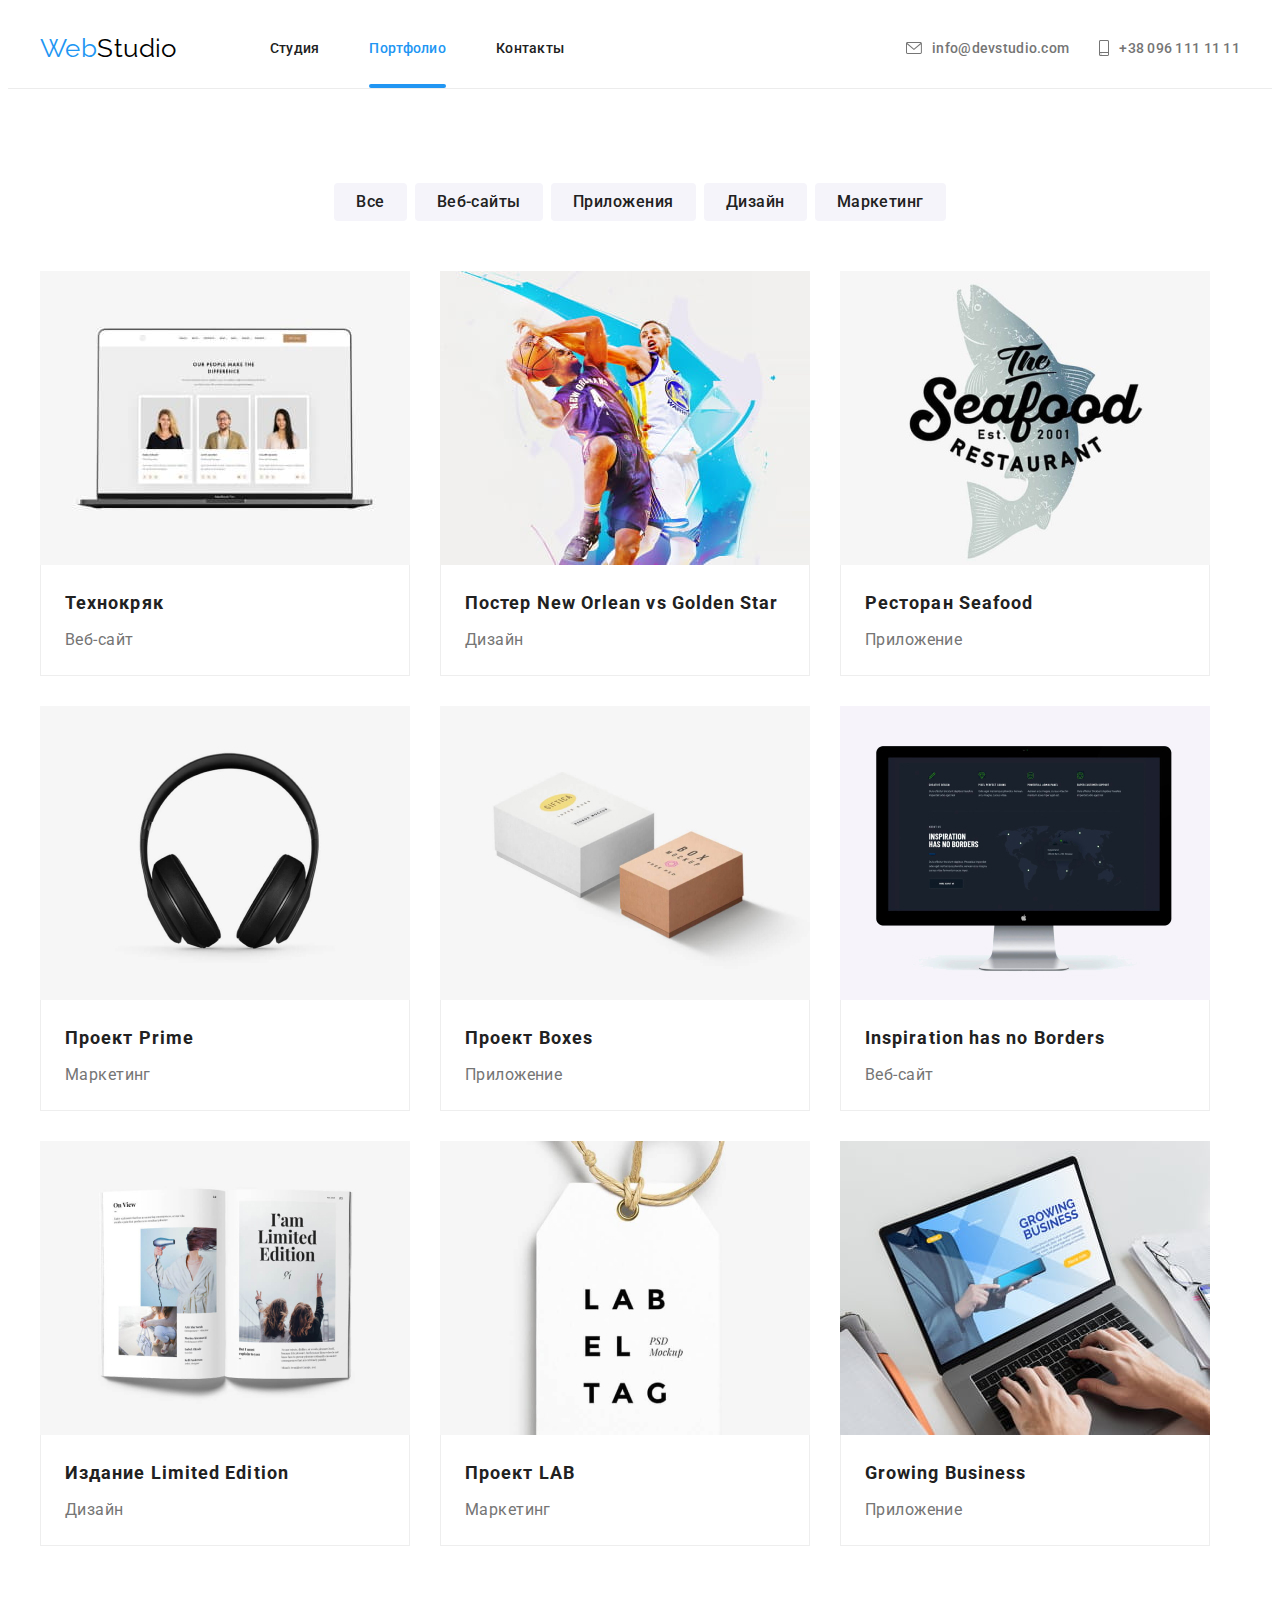
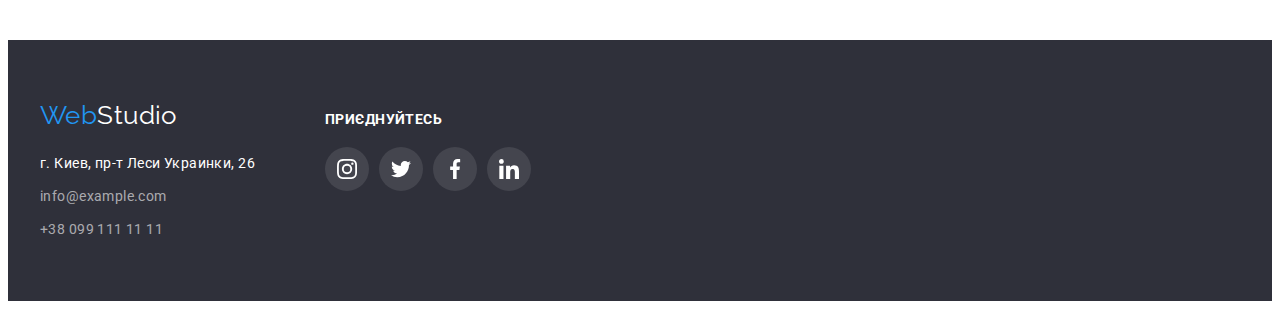
==== portfolio.html @ f3ff93bc "Initial commit" ====
<!DOCTYPE html>
<html lang="ru">
  <head>
    <meta charset="UTF-8" />
    <meta http-equiv="X-UA-Compatible" content="IE=edge" />
    <meta name="viewport" content="width=device-width, initial-scale=1.0" />
    <title>WebStudio Portfolio</title>

    <!-----------------------  Font ----------------------------------------->

    <link rel="preconnect" href="https://fonts.googleapis.com" />
    <link rel="preconnect" href="https://fonts.gstatic.com" crossorigin />
    <link
      href="https://fonts.googleapis.com/css2?family=Raleway:wght@700&family=Roboto:wght@400;500;700;900&display=swap"
      rel="stylesheet"
    />

    <!------------------------  Normalize ------------------------------------->
    <link
      rel="stylesheet"
      href="https://cdnjs.cloudflare.com/ajax/libs/modern-normalize/1.1.0/modern-normalize.min.css"
      integrity="sha512-wpPYUAdjBVSE4KJnH1VR1HeZfpl1ub8YT/NKx4PuQ5NmX2tKuGu6U/JRp5y+Y8XG2tV+wKQpNHVUX03MfMFn9Q=="
      crossorigin="anonymous"
      referrerpolicy="no-referrer"
    />

    <!------------------------  Custom styles --------------------------------->

    <link rel="stylesheet" href="./css/styles.css" />
  </head>

  <body>
    <!-------------------  header  ----------------------------------------------->

    <header class="header">
      <div class="container header-container">
        <nav class="header-nav">
          <a class="link header-link-logo-black" href="./index.html"
            ><span class="logo-blue">Web</span>Studio</a
          >
          <ul class="header-nav-list list">
            <li class="header-nav-item">
              <a class="header-link link" href="./index.html">Студия</a>
            </li>
            <li class="header-nav-item">
              <a class="header-link-portfolio header-link link" href="./portfolio.html"
                >Портфолио</a
              >
            </li>
            <li class="header-nav-item"><a class="header-link link" href="#">Контакты</a></li>
          </ul>
        </nav>

        <ul class="header-contacts-list list">
          <li class="header-contacts-item">
            <a class="header-link-contacts link" href="mail:info@devstudio.com">
              <svg class="header-icon" width="16" height="12">
                <use href="./images/icons.svg#envelope"></use></svg
              >info@devstudio.com</a
            >
          </li>
          <li class="header-contacts-item">
            <a class="header-link-contacts link" href="tel:+380961111111"
              ><svg class="header-icon" width="10" height="16">
                <use href="./images/icons.svg#smartphone"></use></svg
              >+38 096 111 11 11</a
            >
          </li>
        </ul>
      </div>
    </header>

    <!---------------------  Portfolio navigation  ------------------------------->

    <main>
      <section class="section consection-portfolio">
        <div class="container">
          <!------------------------Portfolio BTN------------------------------->

          <h1 class="visually-hidden">Portfolio</h1>

          <ul class="list container-portfolio-navigation-list">
            <li>
              <button class="btn-portfolio" type="button">Все</button>
            </li>
            <li>
              <button class="btn-portfolio" type="button">Веб-сайты</button>
            </li>
            <li>
              <button class="btn-portfolio" type="button">Приложения</button>
            </li>
            <li>
              <button class="btn-portfolio" type="button">Дизайн</button>
            </li>
            <li>
              <button class="btn-portfolio" type="button">Маркетинг</button>
            </li>
          </ul>

          <!--------------  Portfolio  -------------------------------------------------->

          <ul class="list container-portfolio-list">
            <li class="portfolio-item">
              <a class="portfolio-link link" href="">
                <div class="overlay-out">
                  <img src="./images/img.prtfl.jpg" alt="Технокряк" width="370" />
                  <div class="overlay">
                    <p class="overlay-text">
                      Ресурс пропонує комплексні пропозиції з різним рівнем функціоналу та сервісів.
                      Все це дозволить відвідувачу отримати вичерпні відомості про компанію чи
                      приватну особу.
                    </p>
                  </div>
                </div>
                <div class="porfolio-div-contents">
                  <h2 class="portfolio-title">Технокряк</h2>
                  <p class="portfolio-text">Веб-сайт</p>
                </div>
              </a>
            </li>
            <li class="portfolio-item">
              <a class="portfolio-link link" href="">
                <div class="overlay-out">
                  <img
                    src="./images/img.prtfl.1.jpg"
                    alt="Постер New Orlean vs Golden Star"
                    width="370"
                  />
                  <div class="overlay">
                    <p class="overlay-text">
                      Ресурс пропонує комплексні пропозиції з різним рівнем функціоналу та сервісів.
                      Все це дозволить відвідувачу отримати вичерпні відомості про компанію чи
                      приватну особу.
                    </p>
                  </div>
                </div>

                <div class="porfolio-div-contents">
                  <h2 class="portfolio-title">Постер New Orlean vs Golden Star</h2>
                  <p class="portfolio-text">Дизайн</p>
                </div></a
              >
            </li>
            <li class="portfolio-item">
              <a class="portfolio-link link" href="">
                <div class="overlay-out">
                  <img src="./images/img.prtfl.2.jpg" alt="Ресторан Seafood" width="370" />
                  <div class="overlay">
                    <p class="overlay-text">
                      Ресурс пропонує комплексні пропозиції з різним рівнем функціоналу та сервісів.
                      Все це дозволить відвідувачу отримати вичерпні відомості про компанію чи
                      приватну особу.
                    </p>
                  </div>
                </div>
                <div class="porfolio-div-contents">
                  <h2 class="portfolio-title">Ресторан Seafood</h2>
                  <p class="portfolio-text">Приложение</p>
                </div></a
              >
            </li>
            <li class="portfolio-item">
              <a class="portfolio-link link" href="">
                <div class="overlay-out">
                  <img src="./images/img.prtfl.3.jpg" alt="Проект Prime" width="370" />
                  <div class="overlay">
                    <p class="overlay-text">
                      Ресурс пропонує комплексні пропозиції з різним рівнем функціоналу та сервісів.
                      Все це дозволить відвідувачу отримати вичерпні відомості про компанію чи
                      приватну особу.
                    </p>
                  </div>
                </div>

                <div class="porfolio-div-contents">
                  <h2 class="portfolio-title">Проект Prime</h2>
                  <p class="portfolio-text">Маркетинг</p>
                </div></a
              >
            </li>
            <li class="portfolio-item">
              <a class="portfolio-link link" href="">
                <div class="overlay-out">
                  <img src="./images/img.prtfl.4.jpg" alt="Проект Boxes" width="370" />
                  <div class="overlay">
                    <p class="overlay-text">
                      Ресурс пропонує комплексні пропозиції з різним рівнем функціоналу та сервісів.
                      Все це дозволить відвідувачу отримати вичерпні відомості про компанію чи
                      приватну особу.
                    </p>
                  </div>
                </div>

                <div class="porfolio-div-contents">
                  <h2 class="portfolio-title">Проект Boxes</h2>
                  <p class="portfolio-text">Приложение</p>
                </div></a
              >
            </li>
            <li class="portfolio-item">
              <a class="portfolio-link link" href="">
                <div class="overlay-out">
                  <img
                    src="./images/img.prtfl.5.jpg"
                    alt="Inspiration has no Borders"
                    width="370"
                  />
                  <div class="overlay">
                    <p class="overlay-text">
                      Ресурс пропонує комплексні пропозиції з різним рівнем функціоналу та сервісів.
                      Все це дозволить відвідувачу отримати вичерпні відомості про компанію чи
                      приватну особу.
                    </p>
                  </div>
                </div>

                <div class="porfolio-div-contents">
                  <h2 class="portfolio-title">Inspiration has no Borders</h2>
                  <p class="portfolio-text">Веб-сайт</p>
                </div></a
              >
            </li>
            <li class="portfolio-item">
              <a class="portfolio-link link" href="">
                <div class="overlay-out">
                  <img src="./images/img.prtfl.6.jpg" alt="Издание Limited Edition" width="370" />
                  <div class="overlay">
                    <p class="overlay-text">
                      Ресурс пропонує комплексні пропозиції з різним рівнем функціоналу та сервісів.
                      Все це дозволить відвідувачу отримати вичерпні відомості про компанію чи
                      приватну особу.
                    </p>
                  </div>
                </div>

                <div class="porfolio-div-contents">
                  <h2 class="portfolio-title">Издание Limited Edition</h2>
                  <p class="portfolio-text">Дизайн</p>
                </div></a
              >
            </li>
            <li class="portfolio-item">
              <a class="portfolio-link link" href="">
                <div class="overlay-out">
                  <img src="./images/img.prtfl.7.jpg" alt="Проект LAB" width="370" />
                  <div class="overlay">
                    <p class="overlay-text">
                      Ресурс пропонує комплексні пропозиції з різним рівнем функціоналу та сервісів.
                      Все це дозволить відвідувачу отримати вичерпні відомості про компанію чи
                      приватну особу.
                    </p>
                  </div>
                </div>

                <div class="porfolio-div-contents">
                  <h2 class="portfolio-title">Проект LAB</h2>
                  <p class="portfolio-text">Маркетинг</p>
                </div></a
              >
            </li>
            <li class="portfolio-item">
              <a class="portfolio-link link" href="">
                <div class="overlay-out">
                  <img src="./images/img.prtfl.8.jpg" alt="Growing Business" width="370" />
                  <div class="overlay">
                    <p class="overlay-text">
                      Ресурс пропонує комплексні пропозиції з різним рівнем функціоналу та сервісів.
                      Все це дозволить відвідувачу отримати вичерпні відомості про компанію чи
                      приватну особу.
                    </p>
                  </div>
                </div>
                <div class="porfolio-div-contents">
                  <h2 class="portfolio-title">Growing Business</h2>
                  <p class="portfolio-text">Приложение</p>
                </div></a
              >
            </li>
          </ul>
        </div>
      </section>
    </main>

    <!------------------------Footer------------------------------------>

    <footer class="footer">
      <div class="container container-footer">
        <div class="footer-container-contacts">
          <a class="link footer-link-logo-white" href="./index.html"
            ><span class="logo-blue">Web</span>Studio</a
          >
          <address class="address">
            <ul class="list footer-list">
              <li class="footer-address-location-item">
                <a
                  class="link footer-link-location"
                  target="_blank"
                  rel="noopener noreferrer"
                  href="https://goo.gl/maps/SqduPQ5yzWcNrS9j9"
                  >г. Киев, пр-т Леси Украинки, 26</a
                >
              </li>
              <li class="footer-item">
                <a class="link footer-link" href="mailto:info@example.com">info@example.com</a>
              </li>
              <li class="footer-item">
                <a class="link footer-link" href="tel:+380991111111">+38 099 111 11 11</a>
              </li>
            </ul>
          </address>
        </div>

        <div class="footer-container-social">
          <p class="footer-social-title">приєднуйтесь</p>
          <ul class="footer-social-list list">
            <li class="footer-social-item">
              <a
                class="footer-social-link link"
                href=""
                target="_blank"
                rel="noopener nonereferre"
                aria-label="instagram"
              >
                <svg class="footer-social-icon" width="20" height="20">
                  <use href="./images/icons.svg#instagram"></use></svg
              ></a>
            </li>
            <li class="footer-social-item">
              <a
                class="footer-social-link link"
                href=""
                target="_blank"
                rel="noopener nonereferre"
                aria-label="twitter"
              >
                <svg class="footer-social-icon" width="20" height="20">
                  <use href="./images/icons.svg#twitter"></use></svg
              ></a>
            </li>
            <li class="footer-social-item">
              <a
                class="footer-social-link link"
                href=""
                target="_blank"
                rel="noopener nonereferre"
                aria-label="facebook"
              >
                <svg class="footer-social-icon" width="20" height="20">
                  <use href="./images/icons.svg#facebook"></use></svg
              ></a>
            </li>
            <li class="footer-social-item">
              <a
                class="footer-social-link link"
                href=""
                target="_blank"
                rel="noopener nonereferre"
                aria-label="linkedin"
                ><svg class="footer-social-icon" width="20" height="20">
                  <use href="./images/icons.svg#linkedin"></use></svg
              ></a>
            </li>
          </ul>
        </div>
      </div>
    </footer>
  </body>
</html>
---- css/styles.css ----
:root {
  /*  ------------------  fonts  -------------------------- */
  --main-font: 'Roboto', sans-serif;
  --secondary-font: 'Raleway', sans-serif;

  /*  ------------------- text colors  ------------------ */
  --btn-txt-cl: #ffffff;
  --main-txt-cl: #212121;
  --hdr-cntcts-lst: #757575;
  --accent-txt-cl: #2196f3;
  --porfolio-border-img: #eeeeee;
  --logo-black: #000000;
  --btn-prtfl: #f5f4fa;
  --item-light: rgba(255, 255, 255, 0.6);
  --sctn-sntnc: #2f303a;
  --header-container-border: #ececec;
  --accent-txt-hvr-fcs-cl: #188ce8;
  --accent-social-link-light: #afb1b8;
  --accent-social-link-dark: rgba(255, 255, 255, 0.1);
  --clients-link: rgba(175, 177, 184, 1);
  --linear-gradient: rgba(47, 48, 58, 0.4);
  --box-shadow-porfolio: 0px 1px 1px rgba(0, 0, 0, 0.12), 0px 4px 4px rgba(0, 0, 0, 0.06),
    1px 4px 6px rgba(0, 0, 0, 0.16);
  --backdrop: rgba(0, 0, 0, 0.2);
  --overlay-bgr-clr: rgba(33, 150, 243, 0.9);
  --modal-brdr: rgba(33, 33, 33, 0.2);
  --modal-btn-box-shadow: 0px 4px 4px rgba(0, 0, 0, 0.15);
  --ftr-form: 1px solid rgba(255, 255, 255, 0.3);

  --indent: 30px;
  --items: 3;
  --transition: 250ms cubic-bezier(0.4, 0, 0.2, 1);
  --transition-slow: 350ms cubic-bezier(0.4, 0, 0.2, 1);

  /* ----------------- others  --------------------------- */
}
body {
  font-family: var(--main-font);
  color: var(--main-txt-cl);
  background-color: var(--btn-txt-cl);
  font-size: 14px;
  letter-spacing: 0.03em;
}

.no-scroll {
  overflow: hidden;
}
/*-------------------- reset styles --------------------------- */

h1,
h2,
h3,
h4,
h5,
h6,
p {
  margin: 0;
}

.link {
  text-decoration: none;
  color: currentColor;
}

.list {
  list-style: none;
  padding-left: 0;
  margin: 0;
}

/*----------------------- basy styles  ---------------------------- */

.container {
  width: 1200px;
  padding: 0 15px;
  margin: 0 auto;
  /*outline: 2px dashed red;
  outline-offset: -2px;*/
}

.visually-hidden {
  position: absolute;
  width: 1px;
  height: 1px;
  margin: -1px;
  border: 0;
  padding: 0;

  white-space: nowrap;
  clip-path: inset(100%);
  clip: rect(0 0 0 0);
  overflow: hidden;
}

img {
  display: block;
  max-width: 100%;
  height: auto;
}

address {
  font-style: normal;
}

.section {
  padding-top: 94px;
  padding-bottom: 94px;
}

.btn {
  font-family: inherit;
  font-weight: 700;
  font-size: 16px;
  line-height: calc(30 / 16);
  display: flex;
  letter-spacing: 0.06em;
  color: var(--btn-txt-cl);
  background-color: var(--accent-txt-cl);
  cursor: pointer;
  border-radius: 4px;
  bottom: none;
  border: none;
  padding: 10px 32px;

  display: block;
  margin: 0 auto;

  transition: color var(--transition), background-color var(--transition);
}

.button {
  display: block;
  margin: 0 auto;
  cursor: pointer;
  border: none;
  border-radius: 4px;
}

.btn:hover,
.btn:focus {
  color: var(--btn-txt-cl);
  background-color: var(--accent-txt-hvr-fcs-cl);
}

.btn-portfolio {
  font-family: inherit;
  font-weight: 500;
  font-size: 16px;
  line-height: calc(26 / 16);
  letter-spacing: 0.03em;
  text-align: center;
  color: var(--main-txt-cl);
  background-color: var(--btn-prtfl);
  cursor: pointer;
  border: none;

  padding: 6px 22px;
  border-radius: 4px;

  transition: color var(--transition), background-color var(--transition),
    box-shadow var(--transition);
}

.btn-portfolio:hover,
.btn-portfolio:focus {
  color: var(--btn-txt-cl);
  background-color: var(--accent-txt-cl);
  box-shadow: var(--box-shadow-porfolio);
}

.header-link-logo-black {
  font-family: 'Raleway';
  font-size: 26px;
  line-height: calc(31 / 26);
  color: var(--logo-black);
  display: block;
}

.logo-blue {
  font-family: 'Raleway';
  font-size: 26px;
  line-height: calc(31 / 26);
  color: var(--accent-txt-cl);
}

/* -------------------  Header  ------------------------ */

.header {
  border-bottom: 1px solid var(--header-container-border);
}

.header-container {
  display: flex;
}

.header-nav {
  display: flex;
  align-items: center;
  margin-right: auto;
}

.header-link-logo-black {
  display: block;
  margin-right: 93px;
  padding: 0 auto;
}

.header-nav-list,
.header-contacts-list {
  display: flex;
}

.header-nav-item {
  margin-right: 50px;
}

.header-contacts-item {
  margin-right: 30px;
}

.header-nav-item:nth-last-child(1),
.header-contacts-item:nth-last-child(1) {
  margin-right: 0;
}

.header-icon {
  fill: currentColor;
  margin-right: 10px;
}

.header-link,
.header-link-contacts {
  font-weight: 500;
  font-size: 14px;
  line-height: calc(16 / 14);
  letter-spacing: 0.02em;
  cursor: pointer;

  display: flex;
  padding-top: 32px;
  padding-bottom: 32px;
  align-items: center;
}

.header-link {
  position: relative;

  transition: color var(--transition);
}

.header-link-studio::after,
.header-link-portfolio::after {
  content: '';
  position: absolute;
  bottom: 0px;
  left: 0;

  display: block;
  width: 100%;
  height: 4px;

  border-radius: 4px;
  background-color: var(--accent-txt-cl);
}

.header-link-contacts {
  color: var(--hdr-cntcts-lst);

  transition: color var(--transition);
}

.header-link-studio,
.header-link-portfolio {
  color: var(--accent-txt-cl);
}

.header-link:hover,
.header-link:focus,
.header-link-contacts:hover,
.header-link-contacts:focus,
.footer-link:hover,
.footer-link:focus {
  color: var(--accent-txt-cl);
}

/*  ---------------- Эффективные решения  ---------------- */

.sentence-section {
  max-width: 1600px;
  height: 600px;
  margin-left: auto;
  margin-right: auto;

  background-position: center;
  background-repeat: no-repeat;
  background-size: cover;
  background-color: var(--sctn-sntnc);
  padding-top: 200px;
  padding-bottom: 200px;
  background-image: linear-gradient(to right, var(--linear-gradient), var(--linear-gradient)),
    url('../images/hero.jpg');
}

.sntns-hr {
  font-weight: 900;
  font-size: 44px;
  line-height: calc(60 / 44);
  text-align: center;
  letter-spacing: 0.06em;
  text-transform: uppercase;
  color: var(--btn-txt-cl);
  width: 696px;
  margin: 0 auto;
  margin-bottom: 30px;
}

/*---------------------- Особенности  -------------------*/

.container-features-list {
  display: flex;
  gap: 30px;
}

.features-icon-wrap {
  display: flex;
  align-items: center;
  justify-content: center;
  width: 270px;
  height: 120px;
  background-color: var(--btn-prtfl);
  border-radius: 4px;
  margin-bottom: 30px;
}

.main-features-title {
  font-size: 14px;
  line-height: calc(16 / 14);
  text-transform: uppercase;
  margin-bottom: 10px;
}

.main-features-text {
  line-height: calc(24 / 14);
  color: var(--hdr-cntcts-lst);
}

/*------------------------- Занятия -----------------*/

.work {
  padding-top: 0px;
}

.main-occupation-title {
  text-align: center;
  margin-bottom: 50px;
  font-size: 36px;
  line-height: calc(42 / 36);
}

.container-main-occupation-list {
  display: flex;
  gap: 30px;
}

.occupation-item {
  position: relative;
}

.occupation-div {
  position: absolute;
  bottom: 0;
  right: 0;

  height: 70px;
  width: 100%;

  display: flex;
  align-items: center;
  justify-content: center;
  z-index: 1000;

  background: var(--linear-gradient);
}

.occupation-text {
  font-weight: 700;
  line-height: calc(16 / 14);
  text-transform: uppercase;
  color: var(--btn-txt-cl);
}

/*  -------------------- Команда --------------------*/

.main-team {
  background-color: var(--btn-prtfl);
}

.main-team-title-head {
  font-size: 36px;
  line-height: 42px;
  text-align: center;
  margin-bottom: 50px;
}

.container-main-team-list {
  display: flex;
  gap: 30px;
}

.team-card-item {
  box-shadow: 0px 1px 3px rgba(0, 0, 0, 0.12), 0px 1px 1px rgba(0, 0, 0, 0.14),
    0px 2px 1px rgba(0, 0, 0, 0.2);
  border-radius: 0px 0px 4px 4px;
  background-color: var(--btn-txt-cl);
}

.team-card-content {
  text-align: center;
  padding: 30px 0;
}

.main-team-title {
  font-size: 16px;
  line-height: calc(19 / 16);
  margin-bottom: 10px;
}

.main-team-text {
  font-size: 16px;
  line-height: calc(19 / 16);
  color: var(--hdr-cntcts-lst);

  margin-bottom: 16px;
}

.social-list {
  display: flex;
  align-items: center;
  justify-content: center;
  gap: 10px;
}

.social-link {
  display: flex;
  align-items: center;
  justify-content: center;
  width: 44px;
  height: 44px;
  background-color: var(--btn-txt-cl);
  border-radius: 50%;
  color: var(--accent-social-link-light);

  transition: color var(--transition), background-color var(--transition);
}

/* outline: 2px dashed red;
  outline-offset: -2px;
*/

.social-link:hover,
.social-link:focus {
  color: var(--btn-txt-cl);
  background-color: var(--accent-txt-cl);
}

.social-icon {
  fill: currentColor;
}

/* ------------------ Постійні клієнти  ------------------------- */

.container-clients {
  display: block;
}

.clients-title {
  font-weight: 700;
  font-size: 36px;
  line-height: calc(42 / 36);
  text-align: center;
  letter-spacing: 0.03em;
  color: var(--main-txt-cl);
  margin-bottom: 50px;
}

.section-clients-list {
  display: flex;
  align-items: center;
  justify-content: center;
  gap: 30px;
}

.clients-link {
  display: flex;
  align-items: center;
  justify-content: center;
  width: 170px;
  height: 92px;

  border: 1px solid var(--clients-link);
  color: var(--clients-link);

  border-radius: 4px;

  transition: color var(--transition), border var(--transition);
}

.clients-link:hover,
.clients-link:focus {
  color: var(--accent-txt-cl);
  border: 1px solid var(--accent-txt-cl);
}

.clients-icon {
  fill: currentColor;
}

/*  ----------------- PORFOLIO page  ------------------------- * /

/*  -------------- Portfolio navigation  ------------------ */

.section-portfolio {
  padding: 94px 0;
}

/*  ----------------- Portfolio BTN  ----------------------- */

.container-portfolio-navigation-list {
  display: flex;
  justify-content: center;
  gap: 8px;
  margin-bottom: 50px;
}

/* ---------------- Portfolio ------------------------------- */

.container-portfolio-list {
  display: flex;
  flex-wrap: wrap;
  gap: 30px;
}

.portfolio-item {
}

.portfolio-link {
  display: block;

  transition: box-shadow var(--transition);
}

.portfolio-link:hover,
.portfolio-link:focus {
  box-shadow: var(--box-shadow-porfolio);
}

.overlay-out {
  position: relative;
  overflow: hidden;
}

.overlay {
  position: absolute;
  top: 0px;
  left: 0px;

  width: 100%;
  height: 100%;
  display: flex;
  align-items: center;
  justify-content: center;
  padding: 63px 24px;

  background-color: var(--overlay-bgr-clr);
  backdrop-filter: blur (3px);

  transform: translateY(100%);
  transition: transform var(--transition);
}

.portfolio-item:hover .overlay {
  transform: translateY(0);
}
.overlay-text {
  font-weight: 400;
  font-size: 18px;
  line-height: calc(28 / 18);
  letter-spacing: 0.03em;
  color: var(--btn-txt-cl);
}

.porfolio-div-contents {
  border: 1px solid var(--porfolio-border-img);
  padding: 20px 24px;
  border-top: none;
}

.portfolio-title {
  font-size: 18px;
  line-height: calc(36 / 18);
  letter-spacing: 0.06em;
  margin-bottom: 4px;
}

.portfolio-text {
  font-size: 16px;
  line-height: calc(30 / 16);
  color: var(--hdr-cntcts-lst);
}

/*----------------------Footer------------------------------- */

.footer {
  background-color: var(--sctn-sntnc);
  padding-top: 60px;
  padding-bottom: 60px;
}

.container-footer {
  display: flex;
  align-items: baseline;
}

.footer-container-contacts {
  margin-right: 70px;
}

.footer-link-logo-white {
  display: block;
  font-family: 'Raleway';
  font-size: 26px;
  line-height: calc(31 / 26);
  color: var(--btn-txt-cl);
  margin-bottom: 20px;
}

.address {
  font-style: inherit;
}

.footer-link-location {
  line-height: calc(24 / 14);
  color: var(--btn-txt-cl);
}

.footer-link {
  line-height: calc(24 / 14);
  color: var(--item-light);

  transition: color var(--transition);
}

.footer-item,
.footer-address-location-item {
  margin-bottom: 9px;
}

.footer-item:last-child {
  margin-bottom: 0px;
}

.footer-container-social {
  margin-right: auto;
}

.footer-social-title {
  font-weight: 700;
  font-size: 14px;
  line-height: calc(16 / 14);
  letter-spacing: 0.03em;
  text-transform: uppercase;
  color: var(--btn-txt-cl);

  margin-bottom: 20px;
}

.footer-social-list {
  display: flex;
  gap: 10px;
}

.footer-social-link {
  display: flex;
  align-items: center;
  justify-content: center;
  width: 44px;
  height: 44px;
  background-color: var(--accent-social-link-dark);
  border-radius: 50%;
  color: var(--btn-txt-cl);

  transition: background-color var(--transition);

  /*outline: 2px dashed red;
  outline-offset: -2px;*/
}

.footer-social-link:hover,
.footer-social-link:focus {
  background-color: var(--accent-txt-cl);
}

.footer-social-icon {
  fill: currentColor;
}

/*----  footer-form  -----------*/

.footer-form {
  display: block;
}

.footer-form-text {
  font-weight: 700;
  font-size: 14px;
  line-height: calc(16 / 14);
  letter-spacing: 0.03em;
  text-transform: uppercase;
  color: var(--btn-txt-cl);
  margin-bottom: 20px;
}

.footer-form-blok {
}

.footer-form-label-email {
}

.footer-form-input-email {
  width: 358px;
  padding: 15px;
  padding-left: 16px;
  border-radius: 4px;
  border: var(--ftr-form);
  background-color: transparent;
  margin-right: 12px;
  color: var(--btn-txt-cl);
}

.footer-form-button-email {
  display: inline-flex;
  align-items: center;
  gap: 10px;
  border: none;

  padding-top: 10px;
  padding-bottom: 10px;
  padding-left: 28px;
  padding-right: 62px;

  font-weight: 700;
  font-size: 16px;
  line-height: calc(30 / 16);
  letter-spacing: 0.06em;
  color: var(--btn-txt-cl);

  background-color: var(--accent-txt-cl);
  box-shadow: var(--modal-btn-box-shadow);
  border-radius: 4px;
  cursor: pointer;

  position: relative;
}

.footer-form-icon-send {
  position: absolute;
  bottom: 13px;
  right: 28px;

  fill: var(--btn-txt-cl);
}

/* --- Modal window --- */

.backdrop {
  position: fixed;
  top: 0px;
  left: 0px;
  z-index: 1000;

  width: 100%;
  height: 100%;

  background-color: var(--backdrop);

  /* display: flex;
  align-items: center;
  justify-content: center;*/

  transition: opacity var(--transition), visibility var(--transition);
}

.backdrop.is-hidden {
  opacity: 0;
  visibility: hidden;
  pointer-events: none;
}

.modal {
  position: absolute;
  top: 50%;
  left: 50%;
  transform: translate(-50%, -50%) scale(1) rotate(0);

  position: relative;
  width: 528px;
  height: 581px;
  background-color: var(--btn-txt-cl);
  border-radius: 4px;

  padding: 44px 40px;

  opacity: 1;
  transition: transform var(--transition), opacity var(--transition);
}

.backdrop.is-hidden .modal {
  opacity: 0;
  transform: translate(-50%, -50%) scale(0.3);
}

.modal-btn {
  position: absolute;
  top: 8px;
  right: 8px;

  width: 30px;
  height: 30px;
  padding: 0;
  display: flex;
  align-items: center;
  justify-content: center;

  border-radius: 50%;
  background-color: transparent;
  cursor: pointer;

  border: 1px solid rgba(0, 0, 0, 0.1);

  transition: fill var(--transition);
}

.modal-btn:hover,
.modal-btn:focus {
  fill: var(--accent-txt-cl);
}

.register-form {
  text-align: center;
}

.register-form-title {
  display: block;
  margin-bottom: 12px;

  font-size: 20px;
  line-height: calc(23 / 20);
  letter-spacing: 0.03em;
}

.register-form-group {
  margin-bottom: 20px;
}

.register-form-wrap {
  position: relative;
  display: block;
  margin-bottom: 10px;
}

.register-form-wrap:last-child {
  margin-bottom: 0;
}

.register-form-label {
  display: block;
  text-align: left;
  margin-bottom: 4px;
  padding-left: 0px;

  font-size: 12px;
  line-height: calc(14 / 12);
  letter-spacing: 0.01em;
  color: var(--hdr-cntcts-lst);
}

.register-form-input,
.register-form-message {
  width: 100%;
  border: 1px solid var(--modal-brdr);
  padding: 11px;
  padding-left: 42px;
  border-radius: 4px;

  transition: border-color var(--transition);
}

.register-form-input:hover,
.register-form-input:focus-visible {
  border: 1px solid var(--accent-txt-cl);
  outline: none;
}

.register-form-input:hover + .register-form-icon,
.register-form-input:focus-visible + .register-form-icon {
  fill: var(--accent-txt-cl);
}

/*
.register-form-icon:hover,
.register-form-icon:focus {
  fill: var(--accent-txt-cl);
  border-color: var(--accent-txt-cl);
}
*/

.register-form-message:hover,
.register-form-message:focus {
  border-color: var(--accent-txt-cl);
  outline: none;
}

.register-form-icon {
  position: absolute;
  bottom: 11px;
  left: 12px;

  transition: fill var(--transition);
}

.register-form-message {
  padding: 12px 16px;
  height: 120px;
  resize: none;
}
/* placeholder :
  font-weight: 400;
  font-size: 12px;
  line-height: 14px;
  letter-spacing: 0.01em;
  color: rgba(117, 117, 117, 0.5);
}
*/

.register-form-agreement {
  display: flex;
  align-items: center;
  justify-content: center;
  gap: 8px;
  margin-bottom: 25px;
}

.register-icon-uncheck {
}

.register-checkbox:checked + .register-icon .register-icon-uncheck {
  opacity: 0;
  transition: opacity var(--transition);
}

.register-icon-check {
  opacity: 0;
  fill: var(--btn-txt-cl);
  background-color: var(--accent-txt-cl);

  transition: opacity var(--anim-fast);
}
.register-checkbox:checked + .register-icon .register-icon-check {
  opacity: 1;
}

.register-form-agreement-text {
  font-weight: 400;
  font-size: 14px;
  line-height: calc (24 / 14);
  letter-spacing: 0.03em;
  color: var(--hdr-cntcts-lst);

  user-select: none;
  text-underline-position: under;
}

.register-form-agreement-link {
  color: var(--accent-txt-cl);
}

.register-form-btn {
  display: inline-flex;
  align-items: center;

  padding: 10px 52px;

  font-weight: 700;
  font-size: 16px;
  line-height: calc(30 / 16);
  letter-spacing: 0.06em;

  color: var(--btn-txt-cl);
  background-color: var(--accent-txt-cl);
  box-shadow: var(--modal-btn-box-shadow);
  border: none;
  border-radius: 4px;
  cursor: pointer;

  transition: background-color var(--transition);
}

.register-form-btn:hover,
.register-form-btn:focus {
  background-color: var(--accent-txt-hvr-fcs-cl);
}
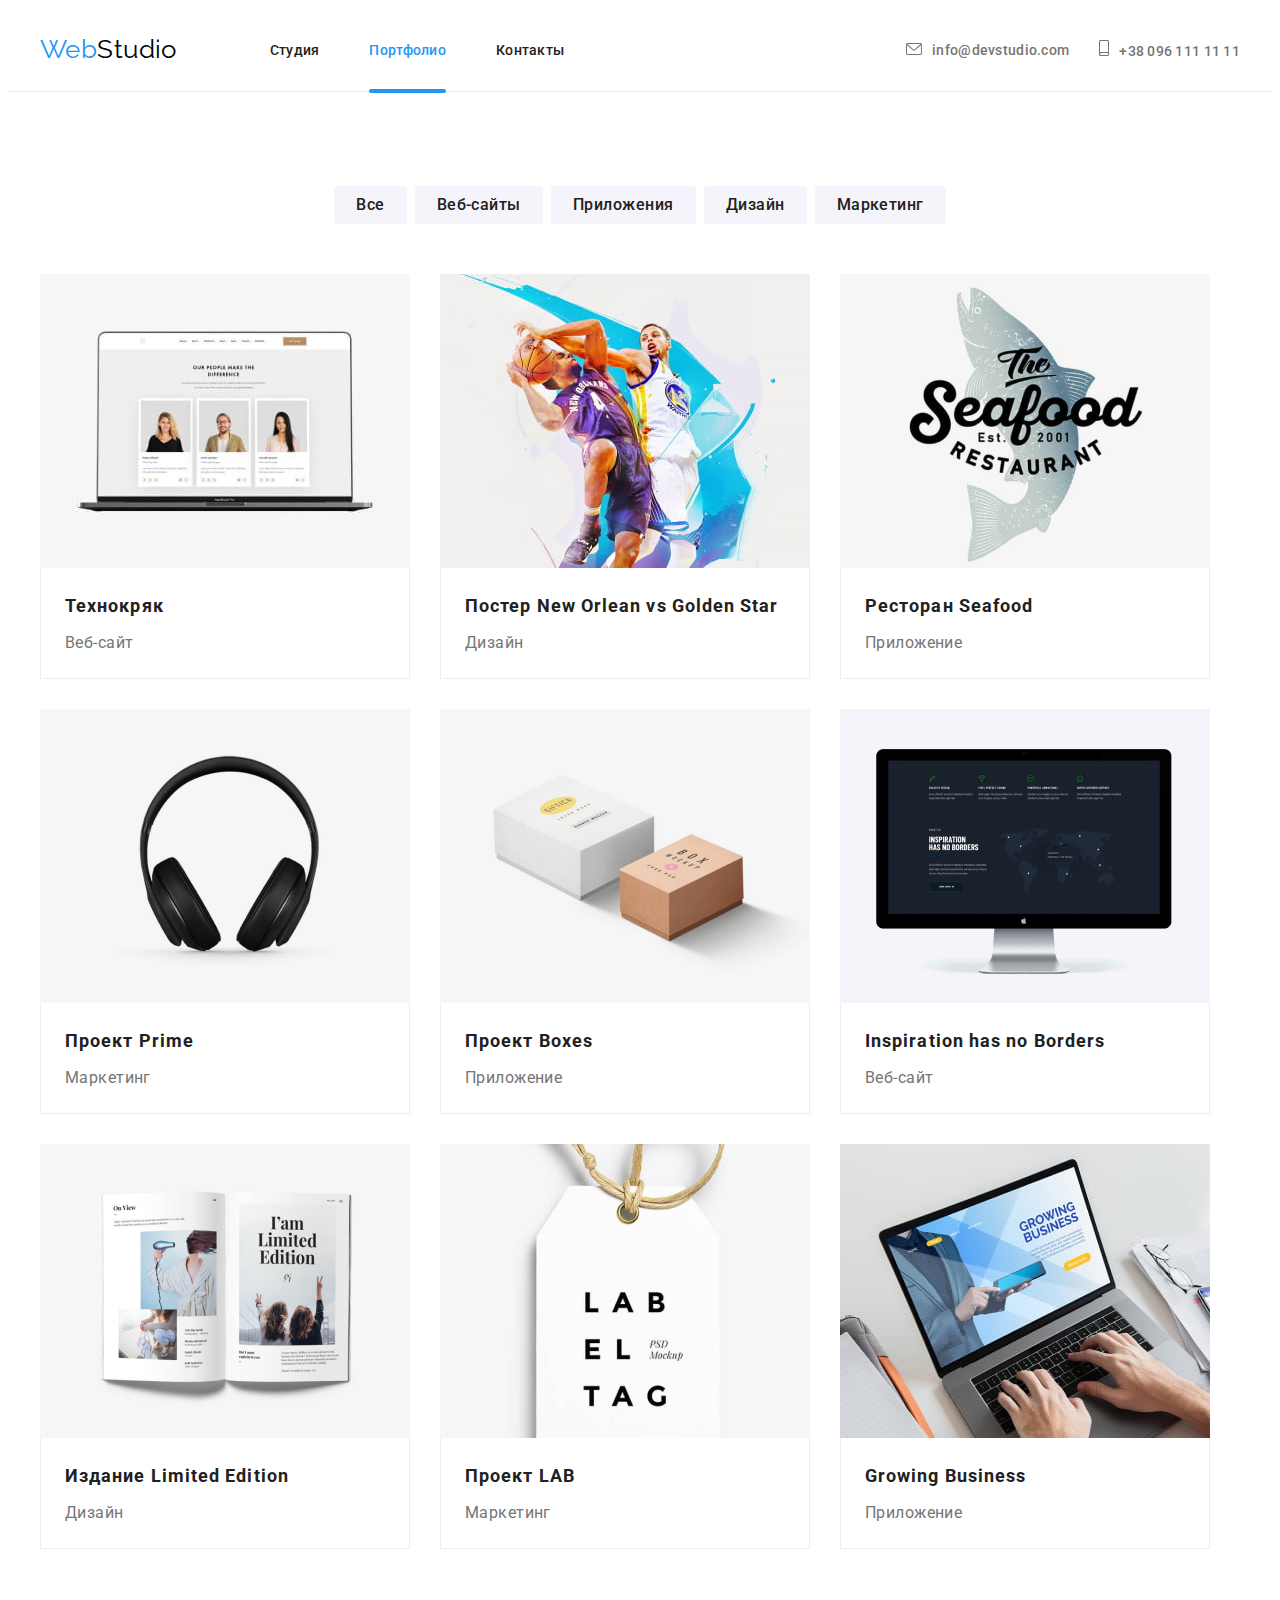
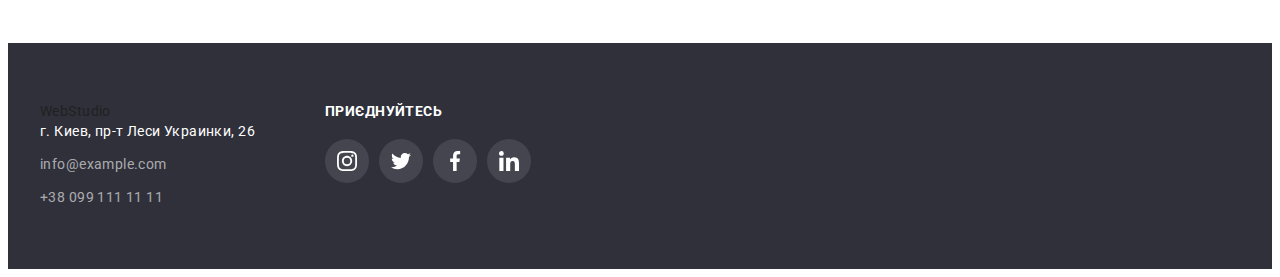
==== commit 44df10ce: "next team and correct" ====
--- a/portfolio.html
+++ b/portfolio.html
@@ -33,35 +33,33 @@
     <!-------------------  header  ----------------------------------------------->
 
     <header class="header">
-      <div class="container header-container">
-        <nav class="header-nav">
-          <a class="link header-link-logo-black" href="./index.html"
-            ><span class="logo-blue">Web</span>Studio</a
+      <div class="header-container container">
+        <nav class="nav header__nav">
+          <a class="logo logo--black link" href="./index.html"
+            ><span class="logo">Web</span>Studio</a
           >
-          <ul class="header-nav-list list">
-            <li class="header-nav-item">
-              <a class="header-link link" href="./index.html">Студия</a>
-            </li>
-            <li class="header-nav-item">
-              <a class="header-link-portfolio header-link link" href="./portfolio.html"
-                >Портфолио</a
-              >
-            </li>
-            <li class="header-nav-item"><a class="header-link link" href="#">Контакты</a></li>
+          <ul class="nav__list list">
+            <li class="nav__item">
+              <a class="nav__link link" href="./index.html">Студия</a>
+            </li>
+            <li class="nav__item">
+              <a class="nav__link nav__link--active link" href="./portfolio.html">Портфолио</a>
+            </li>
+            <li class="nav__item"><a class="nav__link link" href="#">Контакты</a></li>
           </ul>
         </nav>
 
-        <ul class="header-contacts-list list">
-          <li class="header-contacts-item">
-            <a class="header-link-contacts link" href="mail:info@devstudio.com">
-              <svg class="header-icon" width="16" height="12">
+        <ul class="contacts contacts--list list">
+          <li class="contacts__item">
+            <a class="contacts__link link" href="mail:info@devstudio.com">
+              <svg class="contacts__icon" width="16" height="12">
                 <use href="./images/icons.svg#envelope"></use></svg
               >info@devstudio.com</a
             >
           </li>
-          <li class="header-contacts-item">
-            <a class="header-link-contacts link" href="tel:+380961111111"
-              ><svg class="header-icon" width="10" height="16">
+          <li class="contacts__item">
+            <a class="contacts__link link" href="tel:+380961111111"
+              ><svg class="contacts__icon" width="10" height="16">
                 <use href="./images/icons.svg#smartphone"></use></svg
               >+38 096 111 11 11</a
             >
@@ -81,19 +79,19 @@
 
           <ul class="list container-portfolio-navigation-list">
             <li>
-              <button class="btn-portfolio" type="button">Все</button>
-            </li>
-            <li>
-              <button class="btn-portfolio" type="button">Веб-сайты</button>
-            </li>
-            <li>
-              <button class="btn-portfolio" type="button">Приложения</button>
-            </li>
-            <li>
-              <button class="btn-portfolio" type="button">Дизайн</button>
-            </li>
-            <li>
-              <button class="btn-portfolio" type="button">Маркетинг</button>
+              <button class="btn-portfolio btn" type="button">Все</button>
+            </li>
+            <li>
+              <button class="btn-portfolio btn" type="button">Веб-сайты</button>
+            </li>
+            <li>
+              <button class="btn-portfolio btn" type="button">Приложения</button>
+            </li>
+            <li>
+              <button class="btn-portfolio btn" type="button">Дизайн</button>
+            </li>
+            <li>
+              <button class="btn-portfolio btn" type="button">Маркетинг</button>
             </li>
           </ul>
 
--- a/css/styles.css
+++ b/css/styles.css
@@ -107,55 +107,38 @@
   padding-bottom: 94px;
 }
 
-.btn {
-  font-family: inherit;
-  font-weight: 700;
-  font-size: 16px;
-  line-height: calc(30 / 16);
-  display: flex;
-  letter-spacing: 0.06em;
-  color: var(--btn-txt-cl);
-  background-color: var(--accent-txt-cl);
-  cursor: pointer;
-  border-radius: 4px;
-  bottom: none;
-  border: none;
-  padding: 10px 32px;
-
-  display: block;
-  margin: 0 auto;
-
-  transition: color var(--transition), background-color var(--transition);
-}
-
+/*
 .button {
   display: block;
   margin: 0 auto;
+
   cursor: pointer;
   border: none;
   border-radius: 4px;
 }
-
-.btn:hover,
-.btn:focus {
-  color: var(--btn-txt-cl);
-  background-color: var(--accent-txt-hvr-fcs-cl);
+*/
+
+.btn {
+  display: block;
+  margin: 0 auto;
+
+  cursor: pointer;
+  border: none;
+  border-radius: 4px;
+
+  font-family: inherit;
+  font-size: 16px;
 }
 
 .btn-portfolio {
-  font-family: inherit;
   font-weight: 500;
-  font-size: 16px;
   line-height: calc(26 / 16);
   letter-spacing: 0.03em;
-  text-align: center;
   color: var(--main-txt-cl);
   background-color: var(--btn-prtfl);
-  cursor: pointer;
-  border: none;
-
+
+  text-align: center;
   padding: 6px 22px;
-  border-radius: 4px;
 
   transition: color var(--transition), background-color var(--transition),
     box-shadow var(--transition);
@@ -168,19 +151,25 @@
   box-shadow: var(--box-shadow-porfolio);
 }
 
-.header-link-logo-black {
+.logo {
   font-family: 'Raleway';
   font-size: 26px;
   line-height: calc(31 / 26);
+
+  color: var(--accent-txt-cl);
+}
+
+.logo--black {
   color: var(--logo-black);
+
+  margin-right: 93px;
+}
+
+.logo--white {
+  color: var(--btn-txt-cl);
+
   display: block;
-}
-
-.logo-blue {
-  font-family: 'Raleway';
-  font-size: 26px;
-  line-height: calc(31 / 26);
-  color: var(--accent-txt-cl);
+  margin-bottom: 20px;
 }
 
 /* -------------------  Header  ------------------------ */
@@ -193,67 +182,52 @@
   display: flex;
 }
 
-.header-nav {
+.header__nav {
   display: flex;
   align-items: center;
   margin-right: auto;
 }
 
-.header-link-logo-black {
-  display: block;
-  margin-right: 93px;
-  padding: 0 auto;
-}
-
-.header-nav-list,
-.header-contacts-list {
-  display: flex;
-}
-
-.header-nav-item {
+.nav {
+}
+
+.nav__list {
+  display: flex;
+}
+
+.nav__item {
+  display: flex;
+  padding-top: 32px;
+  padding-bottom: 32px;
+  align-items: center;
+
   margin-right: 50px;
 }
 
-.header-contacts-item {
-  margin-right: 30px;
-}
-
-.header-nav-item:nth-last-child(1),
-.header-contacts-item:nth-last-child(1) {
+.nav__item:nth-last-child(1) {
   margin-right: 0;
 }
 
-.header-icon {
-  fill: currentColor;
-  margin-right: 10px;
-}
-
-.header-link,
-.header-link-contacts {
+.nav__link {
   font-weight: 500;
   font-size: 14px;
   line-height: calc(16 / 14);
   letter-spacing: 0.02em;
   cursor: pointer;
 
-  display: flex;
-  padding-top: 32px;
-  padding-bottom: 32px;
-  align-items: center;
-}
-
-.header-link {
   position: relative;
 
   transition: color var(--transition);
 }
 
-.header-link-studio::after,
-.header-link-portfolio::after {
+.nav__link--active {
+  color: var(--accent-txt-cl);
+}
+.nav__link--active::after {
   content: '';
   position: absolute;
-  bottom: 0px;
-  left: 0;
+  bottom: -35px;
+  left: 0px;
 
   display: block;
   width: 100%;
@@ -263,29 +237,58 @@
   background-color: var(--accent-txt-cl);
 }
 
-.header-link-contacts {
+.nav__link:hover,
+.nav__link:focus {
+  color: var(--accent-txt-cl);
+}
+
+.contacts {
+}
+
+.contacts--list {
+  display: flex;
+}
+.contacts__item {
+  display: flex;
+  padding-top: 32px;
+  padding-bottom: 32px;
+  align-items: center;
+
+  margin-right: 30px;
+}
+
+.contacts__item:nth-last-child(1) {
+  margin-right: 0;
+}
+
+.contacts__link {
+  font-weight: 500;
+  font-size: 14px;
+  line-height: calc(16 / 14);
+  letter-spacing: 0.02em;
   color: var(--hdr-cntcts-lst);
 
+  cursor: pointer;
+
   transition: color var(--transition);
 }
 
-.header-link-studio,
-.header-link-portfolio {
+.contacts__link:hover,
+.contacts__link:focus {
   color: var(--accent-txt-cl);
 }
 
-.header-link:hover,
-.header-link:focus,
-.header-link-contacts:hover,
-.header-link-contacts:focus,
-.footer-link:hover,
-.footer-link:focus {
-  color: var(--accent-txt-cl);
-}
-
-/*  ---------------- Эффективные решения  ---------------- */
-
-.sentence-section {
+.contacts__icon {
+  fill: currentColor;
+  margin-right: 10px;
+}
+
+/*  ---------------- hero  ---------------- */
+
+.hero {
+}
+
+.hero--section {
   max-width: 1600px;
   height: 600px;
   margin-left: auto;
@@ -301,7 +304,10 @@
     url('../images/hero.jpg');
 }
 
-.sntns-hr {
+.hero__images {
+}
+
+.hero__title {
   font-weight: 900;
   font-size: 44px;
   line-height: calc(60 / 44);
@@ -309,19 +315,46 @@
   letter-spacing: 0.06em;
   text-transform: uppercase;
   color: var(--btn-txt-cl);
+}
+
+.hero__title--position {
   width: 696px;
   margin: 0 auto;
   margin-bottom: 30px;
 }
 
-/*---------------------- Особенности  -------------------*/
-
-.container-features-list {
+.hero__btn {
+  font-weight: 700;
+  line-height: calc(30 / 16);
+  letter-spacing: 0.06em;
+  color: var(--btn-txt-cl);
+  background-color: var(--accent-txt-cl);
+
+  padding: 10px 32px;
+
+  transition: color var(--transition), background-color var(--transition);
+}
+
+.hero__btn:hover,
+.hero__btn:focus {
+  color: var(--btn-txt-cl);
+  background-color: var(--accent-txt-hvr-fcs-cl);
+}
+
+/*---------------------- features  -------------------*/
+
+.features {
+}
+
+.features--list {
   display: flex;
   gap: 30px;
 }
 
-.features-icon-wrap {
+.features__item {
+}
+
+.features__image {
   display: flex;
   align-items: center;
   justify-content: center;
@@ -332,41 +365,44 @@
   margin-bottom: 30px;
 }
 
-.main-features-title {
+.features__icon {
+}
+
+.features__title {
   font-size: 14px;
   line-height: calc(16 / 14);
   text-transform: uppercase;
   margin-bottom: 10px;
 }
 
-.main-features-text {
+.features__text {
   line-height: calc(24 / 14);
   color: var(--hdr-cntcts-lst);
 }
 
-/*------------------------- Занятия -----------------*/
-
-.work {
+/*------------------------- activities -----------------*/
+
+.work-activities {
   padding-top: 0px;
 }
 
-.main-occupation-title {
+.work-activities__title {
   text-align: center;
   margin-bottom: 50px;
   font-size: 36px;
   line-height: calc(42 / 36);
 }
 
-.container-main-occupation-list {
+.activities {
   display: flex;
   gap: 30px;
 }
 
-.occupation-item {
+.activities__item {
   position: relative;
 }
 
-.occupation-div {
+.activities__div {
   position: absolute;
   bottom: 0;
   right: 0;
@@ -382,27 +418,27 @@
   background: var(--linear-gradient);
 }
 
-.occupation-text {
+.activities__text {
   font-weight: 700;
   line-height: calc(16 / 14);
   text-transform: uppercase;
   color: var(--btn-txt-cl);
 }
 
-/*  -------------------- Команда --------------------*/
-
-.main-team {
+/*  -------------------- team --------------------*/
+
+.team {
   background-color: var(--btn-prtfl);
 }
 
-.main-team-title-head {
+.team__title {
   font-size: 36px;
   line-height: 42px;
   text-align: center;
   margin-bottom: 50px;
 }
 
-.container-main-team-list {
+.team__list {
   display: flex;
   gap: 30px;
 }
@@ -625,15 +661,6 @@
   margin-right: 70px;
 }
 
-.footer-link-logo-white {
-  display: block;
-  font-family: 'Raleway';
-  font-size: 26px;
-  line-height: calc(31 / 26);
-  color: var(--btn-txt-cl);
-  margin-bottom: 20px;
-}
-
 .address {
   font-style: inherit;
 }
@@ -648,6 +675,11 @@
   color: var(--item-light);
 
   transition: color var(--transition);
+}
+
+.footer-link:hover,
+.footer-link:focus {
+  color: var(--accent-txt-cl);
 }
 
 .footer-item,
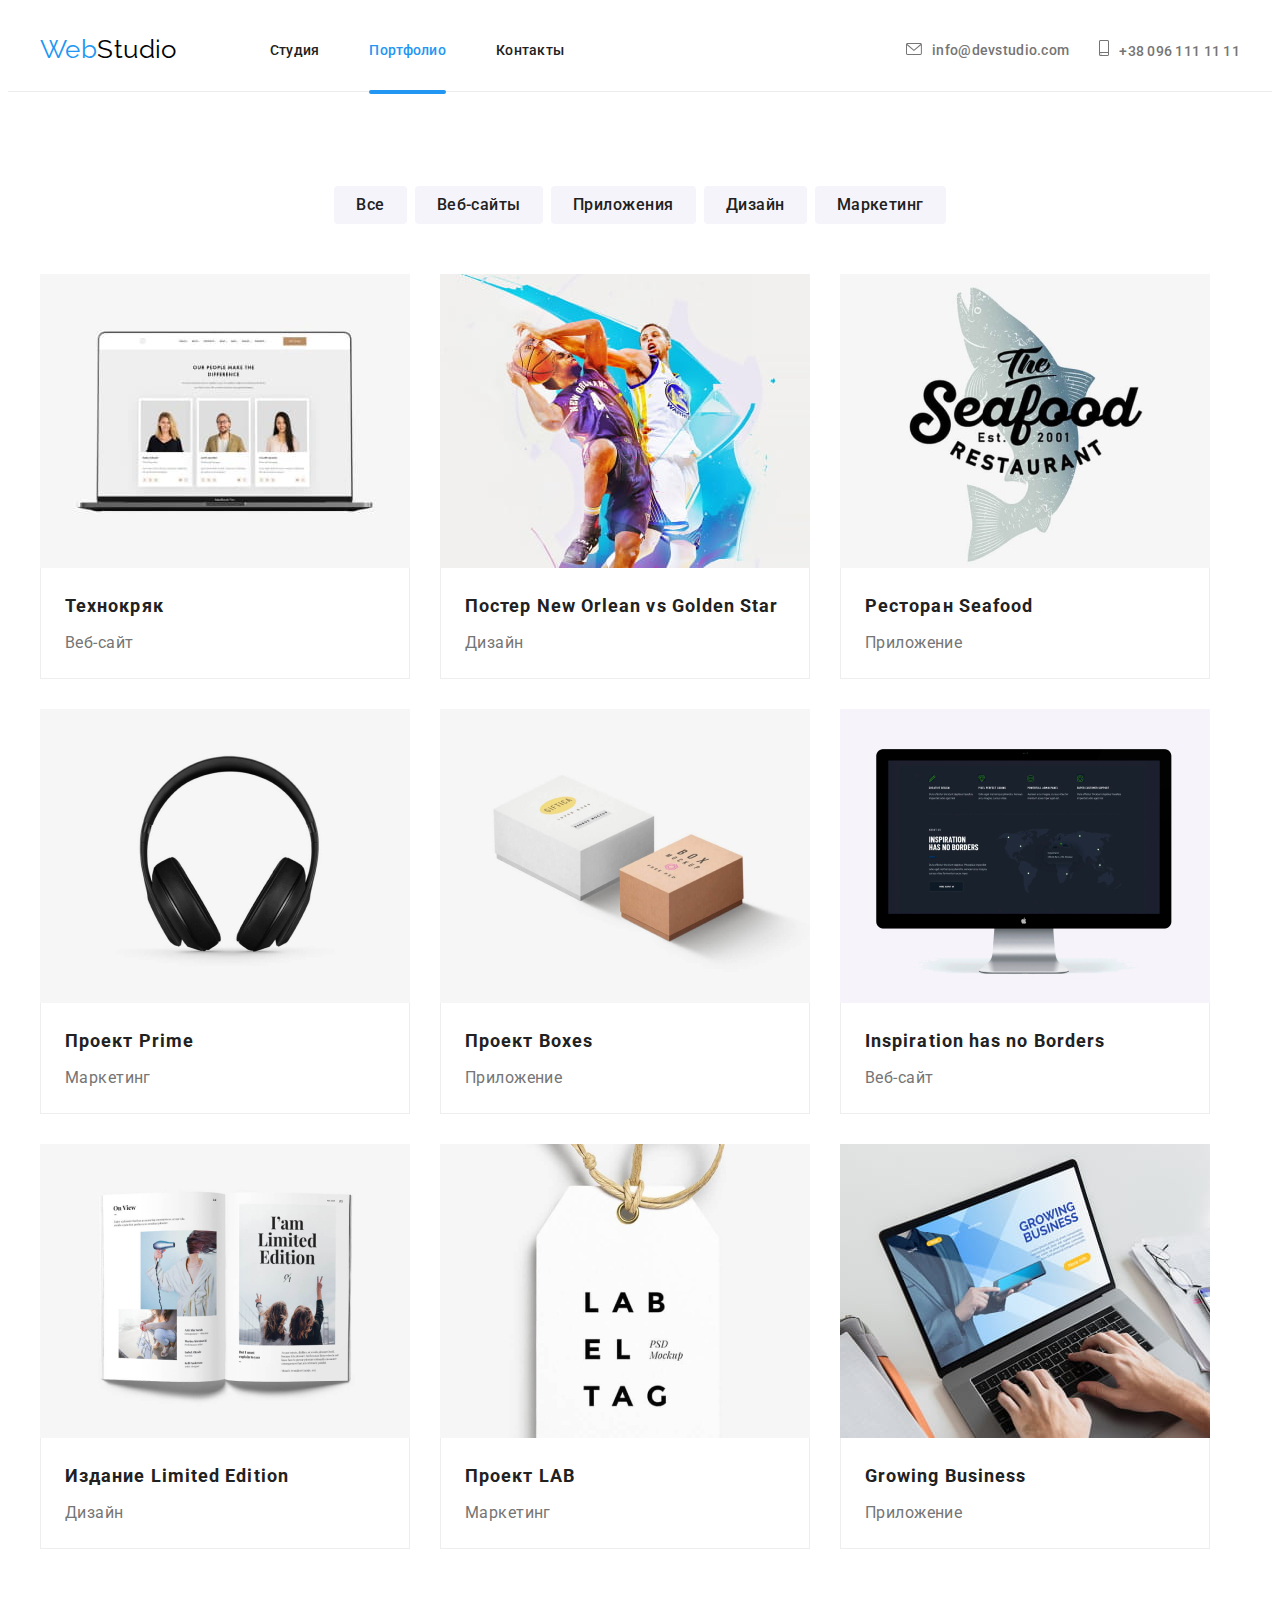
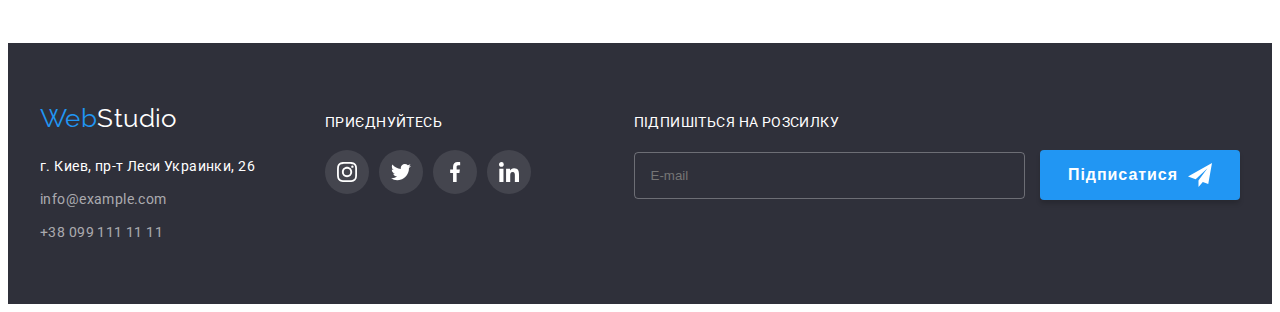
==== commit f17d06b6: "BEM finish" ====
--- a/portfolio.html
+++ b/portfolio.html
@@ -30,10 +30,10 @@
   </head>
 
   <body>
-    <!-------------------  header  ----------------------------------------------->
+    <!----------------------------  header  -------------------------------------------------->
 
     <header class="header">
-      <div class="header-container container">
+      <div class="header__container container">
         <nav class="nav header__nav">
           <a class="logo logo--black link" href="./index.html"
             ><span class="logo">Web</span>Studio</a
@@ -49,17 +49,17 @@
           </ul>
         </nav>
 
-        <ul class="contacts contacts--list list">
-          <li class="contacts__item">
-            <a class="contacts__link link" href="mail:info@devstudio.com">
-              <svg class="contacts__icon" width="16" height="12">
+        <ul class="contacts-list list">
+          <li class="contacts-list__item">
+            <a class="contacts-list__link link" href="mail:info@devstudio.com">
+              <svg class="contacts-list__icon" width="16" height="12">
                 <use href="./images/icons.svg#envelope"></use></svg
               >info@devstudio.com</a
             >
           </li>
-          <li class="contacts__item">
-            <a class="contacts__link link" href="tel:+380961111111"
-              ><svg class="contacts__icon" width="10" height="16">
+          <li class="contacts-list__item">
+            <a class="contacts-list__link link" href="tel:+380961111111"
+              ><svg class="contacts-list__icon" width="10" height="16">
                 <use href="./images/icons.svg#smartphone"></use></svg
               >+38 096 111 11 11</a
             >
@@ -68,209 +68,209 @@
       </div>
     </header>
 
-    <!---------------------  Portfolio navigation  ------------------------------->
+    <!---------------------------  Portfolio  ------------------------------->
 
     <main>
-      <section class="section consection-portfolio">
+      <section class="section-portfolio section">
         <div class="container">
-          <!------------------------Portfolio BTN------------------------------->
+          <!---------------    Portfolio navigation   ------------------------------->
 
           <h1 class="visually-hidden">Portfolio</h1>
 
-          <ul class="list container-portfolio-navigation-list">
-            <li>
-              <button class="btn-portfolio btn" type="button">Все</button>
-            </li>
-            <li>
-              <button class="btn-portfolio btn" type="button">Веб-сайты</button>
-            </li>
-            <li>
-              <button class="btn-portfolio btn" type="button">Приложения</button>
-            </li>
-            <li>
-              <button class="btn-portfolio btn" type="button">Дизайн</button>
-            </li>
-            <li>
-              <button class="btn-portfolio btn" type="button">Маркетинг</button>
+          <ul class="portfolio-nav list">
+            <li>
+              <button class="portfolio-nav__btn btn" type="button">Все</button>
+            </li>
+            <li>
+              <button class="portfolio-nav__btn btn" type="button">Веб-сайты</button>
+            </li>
+            <li>
+              <button class="portfolio-nav__btn btn" type="button">Приложения</button>
+            </li>
+            <li>
+              <button class="portfolio-nav__btn btn" type="button">Дизайн</button>
+            </li>
+            <li>
+              <button class="portfolio-nav__btn btn" type="button">Маркетинг</button>
             </li>
           </ul>
 
-          <!--------------  Portfolio  -------------------------------------------------->
-
-          <ul class="list container-portfolio-list">
-            <li class="portfolio-item">
-              <a class="portfolio-link link" href="">
-                <div class="overlay-out">
+          <!--------------  Portfolio  ---------------------------------------->
+
+          <ul class="portfolio list">
+            <li class="portfolio__item">
+              <a class="portfolio__link link" href="">
+                <div class="portfolio__overlay-out">
                   <img src="./images/img.prtfl.jpg" alt="Технокряк" width="370" />
-                  <div class="overlay">
-                    <p class="overlay-text">
-                      Ресурс пропонує комплексні пропозиції з різним рівнем функціоналу та сервісів.
-                      Все це дозволить відвідувачу отримати вичерпні відомості про компанію чи
-                      приватну особу.
-                    </p>
-                  </div>
-                </div>
-                <div class="porfolio-div-contents">
-                  <h2 class="portfolio-title">Технокряк</h2>
-                  <p class="portfolio-text">Веб-сайт</p>
+                  <div class="portfolio__overlay">
+                    <p class="portfolio__overlay-text">
+                      Ресурс пропонує комплексні пропозиції з різним рівнем функціоналу та сервісів.
+                      Все це дозволить відвідувачу отримати вичерпні відомості про компанію чи
+                      приватну особу.
+                    </p>
+                  </div>
+                </div>
+                <div class="porfolio__contents">
+                  <h2 class="portfolio__title">Технокряк</h2>
+                  <p class="portfolio__text">Веб-сайт</p>
                 </div>
               </a>
             </li>
-            <li class="portfolio-item">
-              <a class="portfolio-link link" href="">
-                <div class="overlay-out">
+            <li class="portfolio__item">
+              <a class="portfolio__link link" href="">
+                <div class="portfolio__overlay-out">
                   <img
                     src="./images/img.prtfl.1.jpg"
                     alt="Постер New Orlean vs Golden Star"
                     width="370"
                   />
-                  <div class="overlay">
-                    <p class="overlay-text">
-                      Ресурс пропонує комплексні пропозиції з різним рівнем функціоналу та сервісів.
-                      Все це дозволить відвідувачу отримати вичерпні відомості про компанію чи
-                      приватну особу.
-                    </p>
-                  </div>
-                </div>
-
-                <div class="porfolio-div-contents">
-                  <h2 class="portfolio-title">Постер New Orlean vs Golden Star</h2>
-                  <p class="portfolio-text">Дизайн</p>
-                </div></a
-              >
-            </li>
-            <li class="portfolio-item">
-              <a class="portfolio-link link" href="">
-                <div class="overlay-out">
+                  <div class="portfolio__overlay">
+                    <p class="portfolio__overlay-text">
+                      Ресурс пропонує комплексні пропозиції з різним рівнем функціоналу та сервісів.
+                      Все це дозволить відвідувачу отримати вичерпні відомості про компанію чи
+                      приватну особу.
+                    </p>
+                  </div>
+                </div>
+
+                <div class="porfolio__contents">
+                  <h2 class="portfolio__title">Постер New Orlean vs Golden Star</h2>
+                  <p class="portfolio__text">Дизайн</p>
+                </div></a
+              >
+            </li>
+            <li class="portfolio__item">
+              <a class="portfolio__link link" href="">
+                <div class="portfolio__overlay-out">
                   <img src="./images/img.prtfl.2.jpg" alt="Ресторан Seafood" width="370" />
-                  <div class="overlay">
-                    <p class="overlay-text">
-                      Ресурс пропонує комплексні пропозиції з різним рівнем функціоналу та сервісів.
-                      Все це дозволить відвідувачу отримати вичерпні відомості про компанію чи
-                      приватну особу.
-                    </p>
-                  </div>
-                </div>
-                <div class="porfolio-div-contents">
-                  <h2 class="portfolio-title">Ресторан Seafood</h2>
-                  <p class="portfolio-text">Приложение</p>
-                </div></a
-              >
-            </li>
-            <li class="portfolio-item">
-              <a class="portfolio-link link" href="">
-                <div class="overlay-out">
+                  <div class="portfolio__overlay">
+                    <p class="portfolio__overlay-text">
+                      Ресурс пропонує комплексні пропозиції з різним рівнем функціоналу та сервісів.
+                      Все це дозволить відвідувачу отримати вичерпні відомості про компанію чи
+                      приватну особу.
+                    </p>
+                  </div>
+                </div>
+                <div class="porfolio__contents">
+                  <h2 class="portfolio__title">Ресторан Seafood</h2>
+                  <p class="portfolio__text">Приложение</p>
+                </div></a
+              >
+            </li>
+            <li class="portfolio__item">
+              <a class="portfolio__link link" href="">
+                <div class="portfolio__overlay-out">
                   <img src="./images/img.prtfl.3.jpg" alt="Проект Prime" width="370" />
-                  <div class="overlay">
-                    <p class="overlay-text">
-                      Ресурс пропонує комплексні пропозиції з різним рівнем функціоналу та сервісів.
-                      Все це дозволить відвідувачу отримати вичерпні відомості про компанію чи
-                      приватну особу.
-                    </p>
-                  </div>
-                </div>
-
-                <div class="porfolio-div-contents">
-                  <h2 class="portfolio-title">Проект Prime</h2>
-                  <p class="portfolio-text">Маркетинг</p>
-                </div></a
-              >
-            </li>
-            <li class="portfolio-item">
-              <a class="portfolio-link link" href="">
-                <div class="overlay-out">
+                  <div class="portfolio__overlay">
+                    <p class="portfolio__overlay-text">
+                      Ресурс пропонує комплексні пропозиції з різним рівнем функціоналу та сервісів.
+                      Все це дозволить відвідувачу отримати вичерпні відомості про компанію чи
+                      приватну особу.
+                    </p>
+                  </div>
+                </div>
+
+                <div class="porfolio__contents">
+                  <h2 class="portfolio__title">Проект Prime</h2>
+                  <p class="portfolio__text">Маркетинг</p>
+                </div></a
+              >
+            </li>
+            <li class="portfolio__item">
+              <a class="portfolio__link link" href="">
+                <div class="portfolio__overlay-out">
                   <img src="./images/img.prtfl.4.jpg" alt="Проект Boxes" width="370" />
-                  <div class="overlay">
-                    <p class="overlay-text">
-                      Ресурс пропонує комплексні пропозиції з різним рівнем функціоналу та сервісів.
-                      Все це дозволить відвідувачу отримати вичерпні відомості про компанію чи
-                      приватну особу.
-                    </p>
-                  </div>
-                </div>
-
-                <div class="porfolio-div-contents">
-                  <h2 class="portfolio-title">Проект Boxes</h2>
-                  <p class="portfolio-text">Приложение</p>
-                </div></a
-              >
-            </li>
-            <li class="portfolio-item">
-              <a class="portfolio-link link" href="">
-                <div class="overlay-out">
+                  <div class="portfolio__overlay">
+                    <p class="portfolio__overlay-text">
+                      Ресурс пропонує комплексні пропозиції з різним рівнем функціоналу та сервісів.
+                      Все це дозволить відвідувачу отримати вичерпні відомості про компанію чи
+                      приватну особу.
+                    </p>
+                  </div>
+                </div>
+
+                <div class="porfolio__contents">
+                  <h2 class="portfolio__title">Проект Boxes</h2>
+                  <p class="portfolio__text">Приложение</p>
+                </div></a
+              >
+            </li>
+            <li class="portfolio__item">
+              <a class="portfolio__link link" href="">
+                <div class="portfolio__overlay-out">
                   <img
                     src="./images/img.prtfl.5.jpg"
                     alt="Inspiration has no Borders"
                     width="370"
                   />
-                  <div class="overlay">
-                    <p class="overlay-text">
-                      Ресурс пропонує комплексні пропозиції з різним рівнем функціоналу та сервісів.
-                      Все це дозволить відвідувачу отримати вичерпні відомості про компанію чи
-                      приватну особу.
-                    </p>
-                  </div>
-                </div>
-
-                <div class="porfolio-div-contents">
-                  <h2 class="portfolio-title">Inspiration has no Borders</h2>
-                  <p class="portfolio-text">Веб-сайт</p>
-                </div></a
-              >
-            </li>
-            <li class="portfolio-item">
-              <a class="portfolio-link link" href="">
-                <div class="overlay-out">
+                  <div class="portfolio__overlay">
+                    <p class="portfolio__overlay-text">
+                      Ресурс пропонує комплексні пропозиції з різним рівнем функціоналу та сервісів.
+                      Все це дозволить відвідувачу отримати вичерпні відомості про компанію чи
+                      приватну особу.
+                    </p>
+                  </div>
+                </div>
+
+                <div class="porfolio__contents">
+                  <h2 class="portfolio__title">Inspiration has no Borders</h2>
+                  <p class="portfolio__text">Веб-сайт</p>
+                </div></a
+              >
+            </li>
+
+            <li class="portfolio__item">
+              <a class="portfolio__link link" href="">
+                <div class="portfolio__overlay-out">
                   <img src="./images/img.prtfl.6.jpg" alt="Издание Limited Edition" width="370" />
-                  <div class="overlay">
-                    <p class="overlay-text">
-                      Ресурс пропонує комплексні пропозиції з різним рівнем функціоналу та сервісів.
-                      Все це дозволить відвідувачу отримати вичерпні відомості про компанію чи
-                      приватну особу.
-                    </p>
-                  </div>
-                </div>
-
-                <div class="porfolio-div-contents">
-                  <h2 class="portfolio-title">Издание Limited Edition</h2>
-                  <p class="portfolio-text">Дизайн</p>
-                </div></a
-              >
-            </li>
-            <li class="portfolio-item">
-              <a class="portfolio-link link" href="">
-                <div class="overlay-out">
+                  <div class="portfolio__overlay">
+                    <p class="portfolio__overlay-text">
+                      Ресурс пропонує комплексні пропозиції з різним рівнем функціоналу та сервісів.
+                      Все це дозволить відвідувачу отримати вичерпні відомості про компанію чи
+                      приватну особу.
+                    </p>
+                  </div>
+                </div>
+
+                <div class="porfolio__contents">
+                  <h2 class="portfolio__title">Издание Limited Edition</h2>
+                  <p class="portfolio__text">Дизайн</p>
+                </div></a
+              >
+            </li>
+            <li class="portfolio__item">
+              <a class="portfolio__link link" href="">
+                <div class="portfolio__overlay-out">
                   <img src="./images/img.prtfl.7.jpg" alt="Проект LAB" width="370" />
-                  <div class="overlay">
-                    <p class="overlay-text">
-                      Ресурс пропонує комплексні пропозиції з різним рівнем функціоналу та сервісів.
-                      Все це дозволить відвідувачу отримати вичерпні відомості про компанію чи
-                      приватну особу.
-                    </p>
-                  </div>
-                </div>
-
-                <div class="porfolio-div-contents">
-                  <h2 class="portfolio-title">Проект LAB</h2>
-                  <p class="portfolio-text">Маркетинг</p>
-                </div></a
-              >
-            </li>
-            <li class="portfolio-item">
-              <a class="portfolio-link link" href="">
-                <div class="overlay-out">
+                  <div class="portfolio__overlay">
+                    <p class="portfolio__overlay-text">
+                      Ресурс пропонує комплексні пропозиції з різним рівнем функціоналу та сервісів.
+                      Все це дозволить відвідувачу отримати вичерпні відомості про компанію чи
+                      приватну особу.
+                    </p>
+                  </div>
+                </div>
+                <div class="porfolio__contents">
+                  <h2 class="portfolio__title">Проект LAB</h2>
+                  <p class="portfolio__text">Маркетинг</p>
+                </div></a
+              >
+            </li>
+            <li class="portfolio__item">
+              <a class="portfolio__link link" href="">
+                <div class="portfolio__overlay-out">
                   <img src="./images/img.prtfl.8.jpg" alt="Growing Business" width="370" />
-                  <div class="overlay">
-                    <p class="overlay-text">
-                      Ресурс пропонує комплексні пропозиції з різним рівнем функціоналу та сервісів.
-                      Все це дозволить відвідувачу отримати вичерпні відомості про компанію чи
-                      приватну особу.
-                    </p>
-                  </div>
-                </div>
-                <div class="porfolio-div-contents">
-                  <h2 class="portfolio-title">Growing Business</h2>
-                  <p class="portfolio-text">Приложение</p>
+                  <div class="portfolio__overlay">
+                    <p class="portfolio__overlay-text">
+                      Ресурс пропонує комплексні пропозиції з різним рівнем функціоналу та сервісів.
+                      Все це дозволить відвідувачу отримати вичерпні відомості про компанію чи
+                      приватну особу.
+                    </p>
+                  </div>
+                </div>
+                <div class="porfolio__contents">
+                  <h2 class="portfolio__title">Growing Business</h2>
+                  <p class="portfolio__text">Приложение</p>
                 </div></a
               >
             </li>
@@ -279,86 +279,113 @@
       </section>
     </main>
 
-    <!------------------------Footer------------------------------------>
+    <!------------------------------  Footer  ------------------------------------>
 
     <footer class="footer">
-      <div class="container container-footer">
-        <div class="footer-container-contacts">
-          <a class="link footer-link-logo-white" href="./index.html"
-            ><span class="logo-blue">Web</span>Studio</a
+      <div class="container footer-container">
+        <div class="footer__contacts">
+          <a class="logo logo--white link" href="./index.html"
+            ><span class="logo">Web</span>Studio</a
           >
-          <address class="address">
-            <ul class="list footer-list">
-              <li class="footer-address-location-item">
+          <address class="footer__address">
+            <ul class="footer__list list">
+              <li class="footer__item">
                 <a
-                  class="link footer-link-location"
+                  class="footer__link--location footer__link link"
                   target="_blank"
                   rel="noopener noreferrer"
                   href="https://goo.gl/maps/SqduPQ5yzWcNrS9j9"
                   >г. Киев, пр-т Леси Украинки, 26</a
                 >
               </li>
-              <li class="footer-item">
-                <a class="link footer-link" href="mailto:info@example.com">info@example.com</a>
+              <li class="footer__item">
+                <a class="footer__link--contacts footer__link link" href="mailto:info@example.com"
+                  >info@example.com</a
+                >
               </li>
-              <li class="footer-item">
-                <a class="link footer-link" href="tel:+380991111111">+38 099 111 11 11</a>
+              <li class="footer__item">
+                <a class="footer__link--contacts footer__link link" href="tel:+380991111111"
+                  >+38 099 111 11 11</a
+                >
               </li>
             </ul>
           </address>
         </div>
 
-        <div class="footer-container-social">
-          <p class="footer-social-title">приєднуйтесь</p>
-          <ul class="footer-social-list list">
-            <li class="footer-social-item">
+        <!----------------------  footer--social  --------------------------------->
+
+        <div class="footer__social">
+          <p class="footer__social-subtittle subtittle">приєднуйтесь</p>
+          <ul class="social-list list">
+            <li class="social-list__item">
               <a
-                class="footer-social-link link"
+                class="social-list__link social-list__link--footer link"
                 href=""
                 target="_blank"
                 rel="noopener nonereferre"
                 aria-label="instagram"
               >
-                <svg class="footer-social-icon" width="20" height="20">
+                <svg class="social-list__icon" width="20" height="20">
                   <use href="./images/icons.svg#instagram"></use></svg
               ></a>
             </li>
-            <li class="footer-social-item">
+            <li class="social-list__item">
               <a
-                class="footer-social-link link"
+                class="social-list__link social-list__link--footer link"
                 href=""
                 target="_blank"
                 rel="noopener nonereferre"
                 aria-label="twitter"
               >
-                <svg class="footer-social-icon" width="20" height="20">
+                <svg class="social-list__icon" width="20" height="20">
                   <use href="./images/icons.svg#twitter"></use></svg
               ></a>
             </li>
-            <li class="footer-social-item">
+            <li class="social-list__item">
               <a
-                class="footer-social-link link"
+                class="social-list__link social-list__link--footer link"
                 href=""
                 target="_blank"
                 rel="noopener nonereferre"
                 aria-label="facebook"
               >
-                <svg class="footer-social-icon" width="20" height="20">
+                <svg class="social-list__icon" width="20" height="20">
                   <use href="./images/icons.svg#facebook"></use></svg
               ></a>
             </li>
-            <li class="footer-social-item">
+            <li class="social-list__item">
               <a
-                class="footer-social-link link"
+                class="social-list__link social-list__link--footer link"
                 href=""
                 target="_blank"
                 rel="noopener nonereferre"
                 aria-label="linkedin"
-                ><svg class="footer-social-icon" width="20" height="20">
+                ><svg class="social-list__icon" width="20" height="20">
                   <use href="./images/icons.svg#linkedin"></use></svg
               ></a>
             </li>
           </ul>
+        </div>
+
+        <!-----------------------  footer-form  ---------------------------------->
+
+        <div class="footer__form">
+          <p class="footer__form-subtittle subtittle">Підпишіться на розсилку</p>
+          <form class="footer__form-blok" autocomplete="off" novalidate>
+            <label class="footer__form-label" for="user_email">
+              <input
+                class="footer__form-input--email"
+                type="email"
+                name="email"
+                placeholder="E-mail"
+                required
+            /></label>
+            <button class="footer__form-button form-button" type="submit">
+              <svg class="footer__form-icon--send" width="24" height="24">
+                <use href="./images/icons.svg#footersend"></use></svg
+              >Підписатися
+            </button>
+          </form>
         </div>
       </div>
     </footer>
--- a/css/styles.css
+++ b/css/styles.css
@@ -107,48 +107,26 @@
   padding-bottom: 94px;
 }
 
-/*
-.button {
+.uppertittle {
+  font-size: 36px;
+  line-height: calc(42 / 36);
+}
+
+.subtittle {
+  font-size: 14px;
+  line-height: calc(16 / 14);
+}
+
+.btn {
   display: block;
   margin: 0 auto;
 
   cursor: pointer;
   border: none;
   border-radius: 4px;
-}
-*/
-
-.btn {
-  display: block;
-  margin: 0 auto;
-
-  cursor: pointer;
-  border: none;
-  border-radius: 4px;
 
   font-family: inherit;
   font-size: 16px;
-}
-
-.btn-portfolio {
-  font-weight: 500;
-  line-height: calc(26 / 16);
-  letter-spacing: 0.03em;
-  color: var(--main-txt-cl);
-  background-color: var(--btn-prtfl);
-
-  text-align: center;
-  padding: 6px 22px;
-
-  transition: color var(--transition), background-color var(--transition),
-    box-shadow var(--transition);
-}
-
-.btn-portfolio:hover,
-.btn-portfolio:focus {
-  color: var(--btn-txt-cl);
-  background-color: var(--accent-txt-cl);
-  box-shadow: var(--box-shadow-porfolio);
 }
 
 .logo {
@@ -178,7 +156,7 @@
   border-bottom: 1px solid var(--header-container-border);
 }
 
-.header-container {
+.header__container {
   display: flex;
 }
 
@@ -196,7 +174,7 @@
 }
 
 .nav__item {
-  display: flex;
+  /*display: flex;*/
   padding-top: 32px;
   padding-bottom: 32px;
   align-items: center;
@@ -226,7 +204,7 @@
 .nav__link--active::after {
   content: '';
   position: absolute;
-  bottom: -35px;
+  bottom: -36px;
   left: 0px;
 
   display: block;
@@ -245,10 +223,10 @@
 .contacts {
 }
 
-.contacts--list {
-  display: flex;
-}
-.contacts__item {
+.contacts-list {
+  display: flex;
+}
+.contacts-list__item {
   display: flex;
   padding-top: 32px;
   padding-bottom: 32px;
@@ -257,11 +235,11 @@
   margin-right: 30px;
 }
 
-.contacts__item:nth-last-child(1) {
+.contacts-list__item:nth-last-child(1) {
   margin-right: 0;
 }
 
-.contacts__link {
+.contacts-list__link {
   font-weight: 500;
   font-size: 14px;
   line-height: calc(16 / 14);
@@ -273,12 +251,12 @@
   transition: color var(--transition);
 }
 
-.contacts__link:hover,
-.contacts__link:focus {
+.contacts-list__link:hover,
+.contacts-list__link:focus {
   color: var(--accent-txt-cl);
 }
 
-.contacts__icon {
+.contacts-list__icon {
   fill: currentColor;
   margin-right: 10px;
 }
@@ -368,9 +346,7 @@
 .features__icon {
 }
 
-.features__title {
-  font-size: 14px;
-  line-height: calc(16 / 14);
+.features__subtittle {
   text-transform: uppercase;
   margin-bottom: 10px;
 }
@@ -382,18 +358,16 @@
 
 /*------------------------- activities -----------------*/
 
-.work-activities {
+.activities {
   padding-top: 0px;
 }
 
-.work-activities__title {
+.activities__uppertittle {
   text-align: center;
   margin-bottom: 50px;
-  font-size: 36px;
-  line-height: calc(42 / 36);
-}
-
-.activities {
+}
+
+.activities__list {
   display: flex;
   gap: 30px;
 }
@@ -418,9 +392,7 @@
   background: var(--linear-gradient);
 }
 
-.activities__text {
-  font-weight: 700;
-  line-height: calc(16 / 14);
+.activities__subtittle {
   text-transform: uppercase;
   color: var(--btn-txt-cl);
 }
@@ -431,9 +403,7 @@
   background-color: var(--btn-prtfl);
 }
 
-.team__title {
-  font-size: 36px;
-  line-height: 42px;
+.team__uppertittle {
   text-align: center;
   margin-bottom: 50px;
 }
@@ -443,29 +413,32 @@
   gap: 30px;
 }
 
-.team-card-item {
+.team__item {
   box-shadow: 0px 1px 3px rgba(0, 0, 0, 0.12), 0px 1px 1px rgba(0, 0, 0, 0.14),
     0px 2px 1px rgba(0, 0, 0, 0.2);
   border-radius: 0px 0px 4px 4px;
   background-color: var(--btn-txt-cl);
 }
 
-.team-card-content {
+.team__card-content {
   text-align: center;
   padding: 30px 0;
 }
 
-.main-team-title {
+.card-content {
+}
+
+.card-title {
   font-size: 16px;
   line-height: calc(19 / 16);
+}
+
+.card-title--name {
   margin-bottom: 10px;
 }
 
-.main-team-text {
-  font-size: 16px;
-  line-height: calc(19 / 16);
+.card-title--position {
   color: var(--hdr-cntcts-lst);
-
   margin-bottom: 16px;
 }
 
@@ -476,14 +449,20 @@
   gap: 10px;
 }
 
-.social-link {
+.social-list__item {
+}
+
+.social-list__link {
   display: flex;
   align-items: center;
   justify-content: center;
   width: 44px;
   height: 44px;
+  border-radius: 50%;
+}
+
+.social-list__link--team {
   background-color: var(--btn-txt-cl);
-  border-radius: 50%;
   color: var(--accent-social-link-light);
 
   transition: color var(--transition), background-color var(--transition);
@@ -493,40 +472,41 @@
   outline-offset: -2px;
 */
 
-.social-link:hover,
-.social-link:focus {
+.social-list__link--team:hover,
+.social-list__link--team:focus {
   color: var(--btn-txt-cl);
   background-color: var(--accent-txt-cl);
 }
 
-.social-icon {
+.social-list__icon {
   fill: currentColor;
 }
 
-/* ------------------ Постійні клієнти  ------------------------- */
-
-.container-clients {
+/* ------------------ clients  ------------------------- */
+
+.clients {
+}
+
+.clients-container {
   display: block;
 }
 
-.clients-title {
-  font-weight: 700;
-  font-size: 36px;
-  line-height: calc(42 / 36);
+.clients__uppertittle {
   text-align: center;
-  letter-spacing: 0.03em;
-  color: var(--main-txt-cl);
   margin-bottom: 50px;
 }
 
-.section-clients-list {
+.clients__list {
   display: flex;
   align-items: center;
   justify-content: center;
   gap: 30px;
 }
 
-.clients-link {
+.clients__item {
+}
+
+.clients__link {
   display: flex;
   align-items: center;
   justify-content: center;
@@ -541,61 +521,80 @@
   transition: color var(--transition), border var(--transition);
 }
 
-.clients-link:hover,
-.clients-link:focus {
+.clients__link:hover,
+.clients__link:focus {
   color: var(--accent-txt-cl);
   border: 1px solid var(--accent-txt-cl);
 }
 
-.clients-icon {
+.clients__icon {
   fill: currentColor;
 }
 
-/*  ----------------- PORFOLIO page  ------------------------- * /
-
-/*  -------------- Portfolio navigation  ------------------ */
+/*  -------------------- Portfolio ------------------ */
 
 .section-portfolio {
   padding: 94px 0;
 }
 
-/*  ----------------- Portfolio BTN  ----------------------- */
-
-.container-portfolio-navigation-list {
+/*  ----------------- Portfolio navigation  ----------------------- */
+
+.portfolio-nav {
   display: flex;
   justify-content: center;
   gap: 8px;
   margin-bottom: 50px;
 }
 
+.portfolio-nav__btn {
+  font-weight: 500;
+  line-height: calc(26 / 16);
+  letter-spacing: 0.03em;
+  color: var(--main-txt-cl);
+  background-color: var(--btn-prtfl);
+
+  text-align: center;
+  padding: 6px 22px;
+
+  transition: color var(--transition), background-color var(--transition),
+    box-shadow var(--transition);
+}
+
+.portfolio-nav__btn:hover,
+.portfolio-nav__btn:focus {
+  color: var(--btn-txt-cl);
+  background-color: var(--accent-txt-cl);
+  box-shadow: var(--box-shadow-porfolio);
+}
+
 /* ---------------- Portfolio ------------------------------- */
 
-.container-portfolio-list {
+.portfolio {
   display: flex;
   flex-wrap: wrap;
   gap: 30px;
 }
 
-.portfolio-item {
-}
-
-.portfolio-link {
+.portfolio__item {
+}
+
+.portfolio__link {
   display: block;
 
   transition: box-shadow var(--transition);
 }
 
-.portfolio-link:hover,
-.portfolio-link:focus {
+.portfolio__link:hover,
+.portfolio__link:focus {
   box-shadow: var(--box-shadow-porfolio);
 }
 
-.overlay-out {
+.portfolio__overlay-out {
   position: relative;
   overflow: hidden;
 }
 
-.overlay {
+.portfolio__overlay {
   position: absolute;
   top: 0px;
   left: 0px;
@@ -614,10 +613,10 @@
   transition: transform var(--transition);
 }
 
-.portfolio-item:hover .overlay {
+.portfolio__item:hover .portfolio__overlay {
   transform: translateY(0);
 }
-.overlay-text {
+.portfolio__overlay-text {
   font-weight: 400;
   font-size: 18px;
   line-height: calc(28 / 18);
@@ -625,20 +624,20 @@
   color: var(--btn-txt-cl);
 }
 
-.porfolio-div-contents {
+.porfolio__contents {
   border: 1px solid var(--porfolio-border-img);
   padding: 20px 24px;
   border-top: none;
 }
 
-.portfolio-title {
+.portfolio__title {
   font-size: 18px;
   line-height: calc(36 / 18);
   letter-spacing: 0.06em;
   margin-bottom: 4px;
 }
 
-.portfolio-text {
+.portfolio__text {
   font-size: 16px;
   line-height: calc(30 / 16);
   color: var(--hdr-cntcts-lst);
@@ -652,113 +651,114 @@
   padding-bottom: 60px;
 }
 
-.container-footer {
+.footer-container {
   display: flex;
   align-items: baseline;
 }
 
-.footer-container-contacts {
+.footer__contacts {
   margin-right: 70px;
 }
 
-.address {
+.footer__address {
   font-style: inherit;
 }
 
-.footer-link-location {
+.footer__list {
+}
+
+.footer_item {
+}
+
+.footer__link {
   line-height: calc(24 / 14);
-  color: var(--btn-txt-cl);
-}
-
-.footer-link {
-  line-height: calc(24 / 14);
+}
+
+.footer__link--location {
+  color: var(--btn-txt-cl);
+}
+
+.footer__link--contacts {
   color: var(--item-light);
 
   transition: color var(--transition);
 }
 
-.footer-link:hover,
-.footer-link:focus {
+.footer__link--contacts:hover,
+.footer__link--contacts:focus {
   color: var(--accent-txt-cl);
 }
 
-.footer-item,
-.footer-address-location-item {
+.footer__item,
+.footer__link--location {
   margin-bottom: 9px;
 }
 
-.footer-item:last-child {
+.footer__item:last-child {
   margin-bottom: 0px;
 }
 
-.footer-container-social {
+/* --------------------  footer--social ------------------*/
+
+.footer__social {
   margin-right: auto;
 }
 
-.footer-social-title {
-  font-weight: 700;
-  font-size: 14px;
-  line-height: calc(16 / 14);
-  letter-spacing: 0.03em;
+.footer__social-subtittle {
   text-transform: uppercase;
   color: var(--btn-txt-cl);
 
   margin-bottom: 20px;
 }
 
-.footer-social-list {
-  display: flex;
-  gap: 10px;
-}
-
-.footer-social-link {
+.social-list {
+}
+
+.social-list__link {
   display: flex;
   align-items: center;
   justify-content: center;
   width: 44px;
   height: 44px;
+  border-radius: 50%;
+}
+
+.social-list__link--footer {
   background-color: var(--accent-social-link-dark);
-  border-radius: 50%;
-  color: var(--btn-txt-cl);
-
-  transition: background-color var(--transition);
-
-  /*outline: 2px dashed red;
-  outline-offset: -2px;*/
-}
-
-.footer-social-link:hover,
-.footer-social-link:focus {
+  color: var(--btn-txt-cl);
+
+  transition: color var(--transition), background-color var(--transition);
+}
+
+.social-list__link--footer:hover,
+.social-list__link--footer:focus {
   background-color: var(--accent-txt-cl);
 }
 
-.footer-social-icon {
+.social-list__icon {
   fill: currentColor;
 }
 
-/*----  footer-form  -----------*/
-
-.footer-form {
+/*------------------------  footer-form  ------------------------*/
+
+.footer__form {
   display: block;
 }
 
-.footer-form-text {
-  font-weight: 700;
-  font-size: 14px;
-  line-height: calc(16 / 14);
-  letter-spacing: 0.03em;
+.footer__form-subtittle {
   text-transform: uppercase;
   color: var(--btn-txt-cl);
+
   margin-bottom: 20px;
 }
 
-.footer-form-blok {
-}
-
-.footer-form-label-email {
-}
-
-.footer-form-input-email {
+.footer__form-blok {
+}
+
+.footer__form-label {
+}
+
+.footer__form-input--email {
   width: 358px;
   padding: 15px;
   padding-left: 16px;
@@ -769,32 +769,34 @@
   color: var(--btn-txt-cl);
 }
 
-.footer-form-button-email {
-  display: inline-flex;
-  align-items: center;
-  gap: 10px;
-  border: none;
+.form-button {
+  font-weight: 700;
+  font-size: 16px;
+  line-height: calc(30 / 16);
+  letter-spacing: 0.06em;
+  color: var(--btn-txt-cl);
 
   padding-top: 10px;
   padding-bottom: 10px;
   padding-left: 28px;
   padding-right: 62px;
 
-  font-weight: 700;
-  font-size: 16px;
-  line-height: calc(30 / 16);
-  letter-spacing: 0.06em;
-  color: var(--btn-txt-cl);
-
   background-color: var(--accent-txt-cl);
   box-shadow: var(--modal-btn-box-shadow);
   border-radius: 4px;
   cursor: pointer;
+}
+
+.footer__form-button {
+  display: inline-flex;
+  align-items: center;
+  gap: 10px;
+  border: none;
 
   position: relative;
 }
 
-.footer-form-icon-send {
+.footer__form-icon--send {
   position: absolute;
   bottom: 13px;
   right: 28px;
@@ -802,7 +804,7 @@
   fill: var(--btn-txt-cl);
 }
 
-/* --- Modal window --- */
+/* ----------------- Modal window --------------------- */
 
 .backdrop {
   position: fixed;
@@ -814,10 +816,6 @@
   height: 100%;
 
   background-color: var(--backdrop);
-
-  /* display: flex;
-  align-items: center;
-  justify-content: center;*/
 
   transition: opacity var(--transition), visibility var(--transition);
 }
